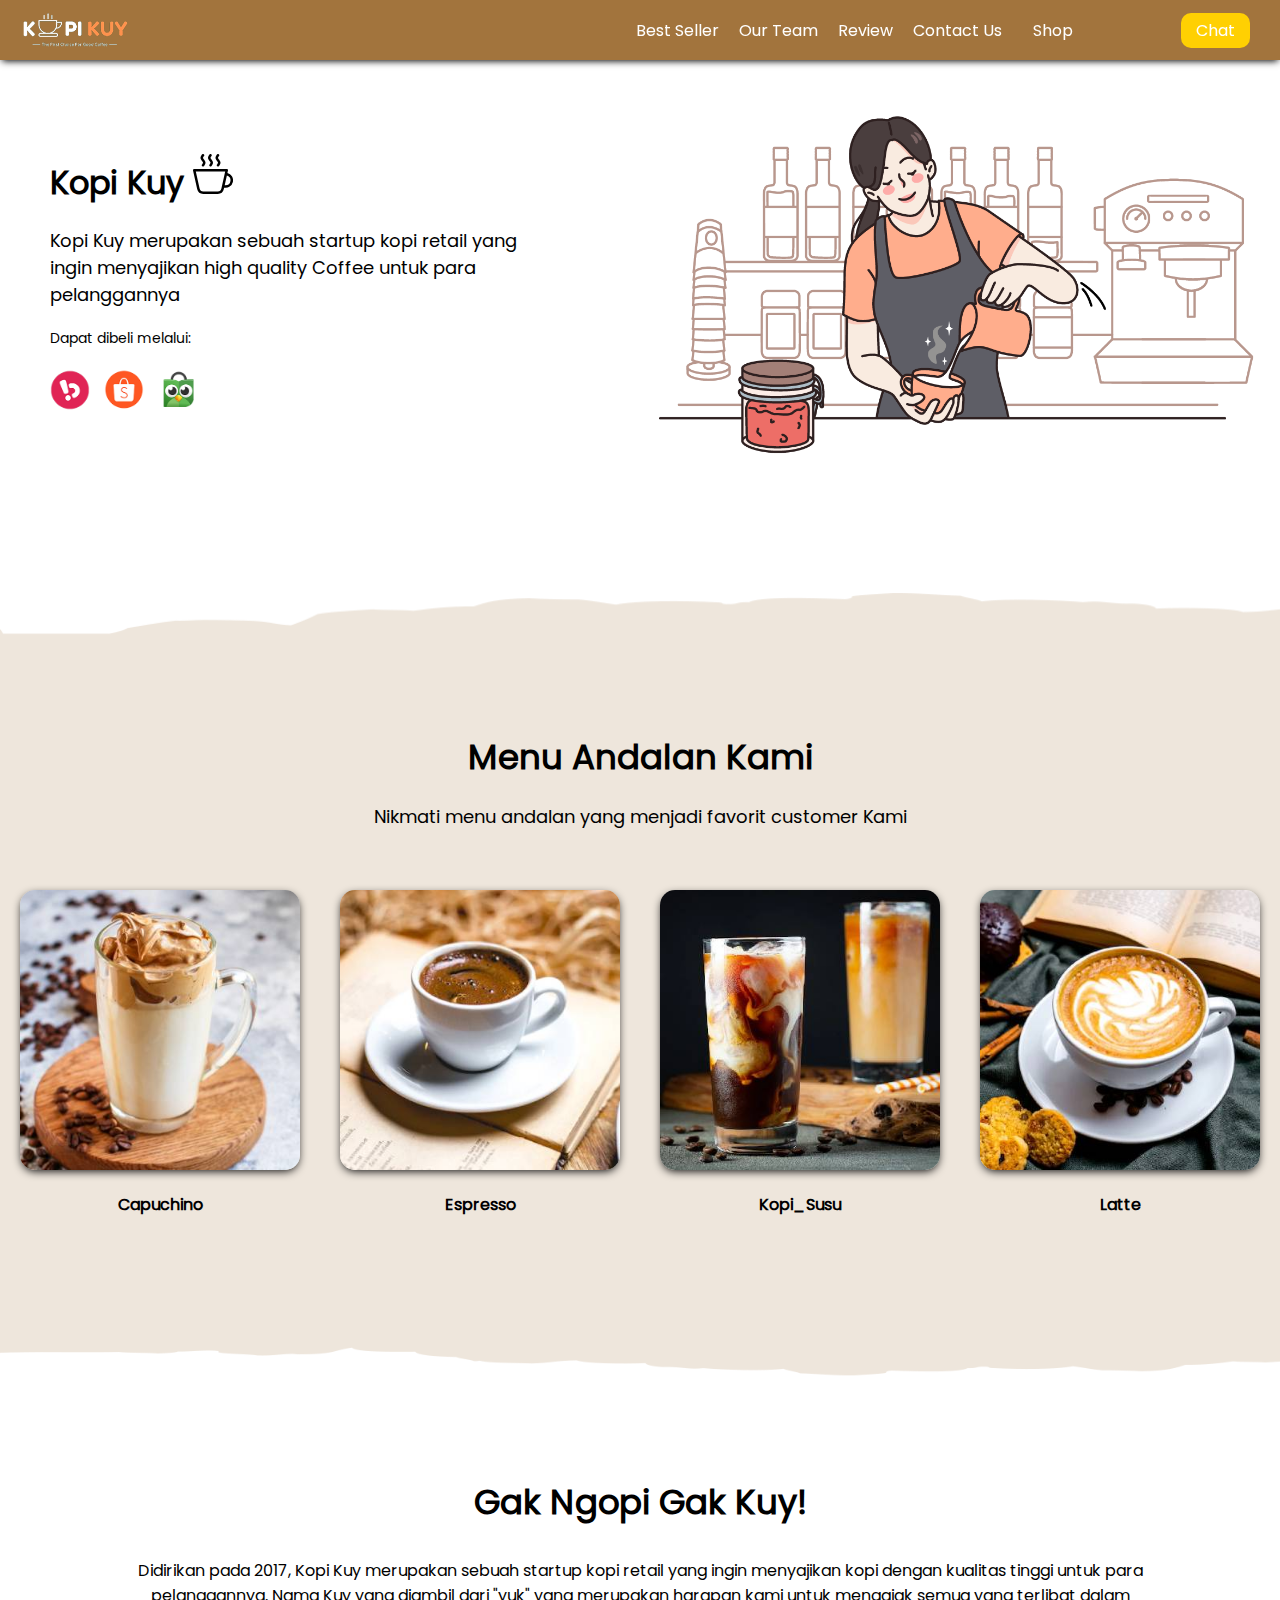
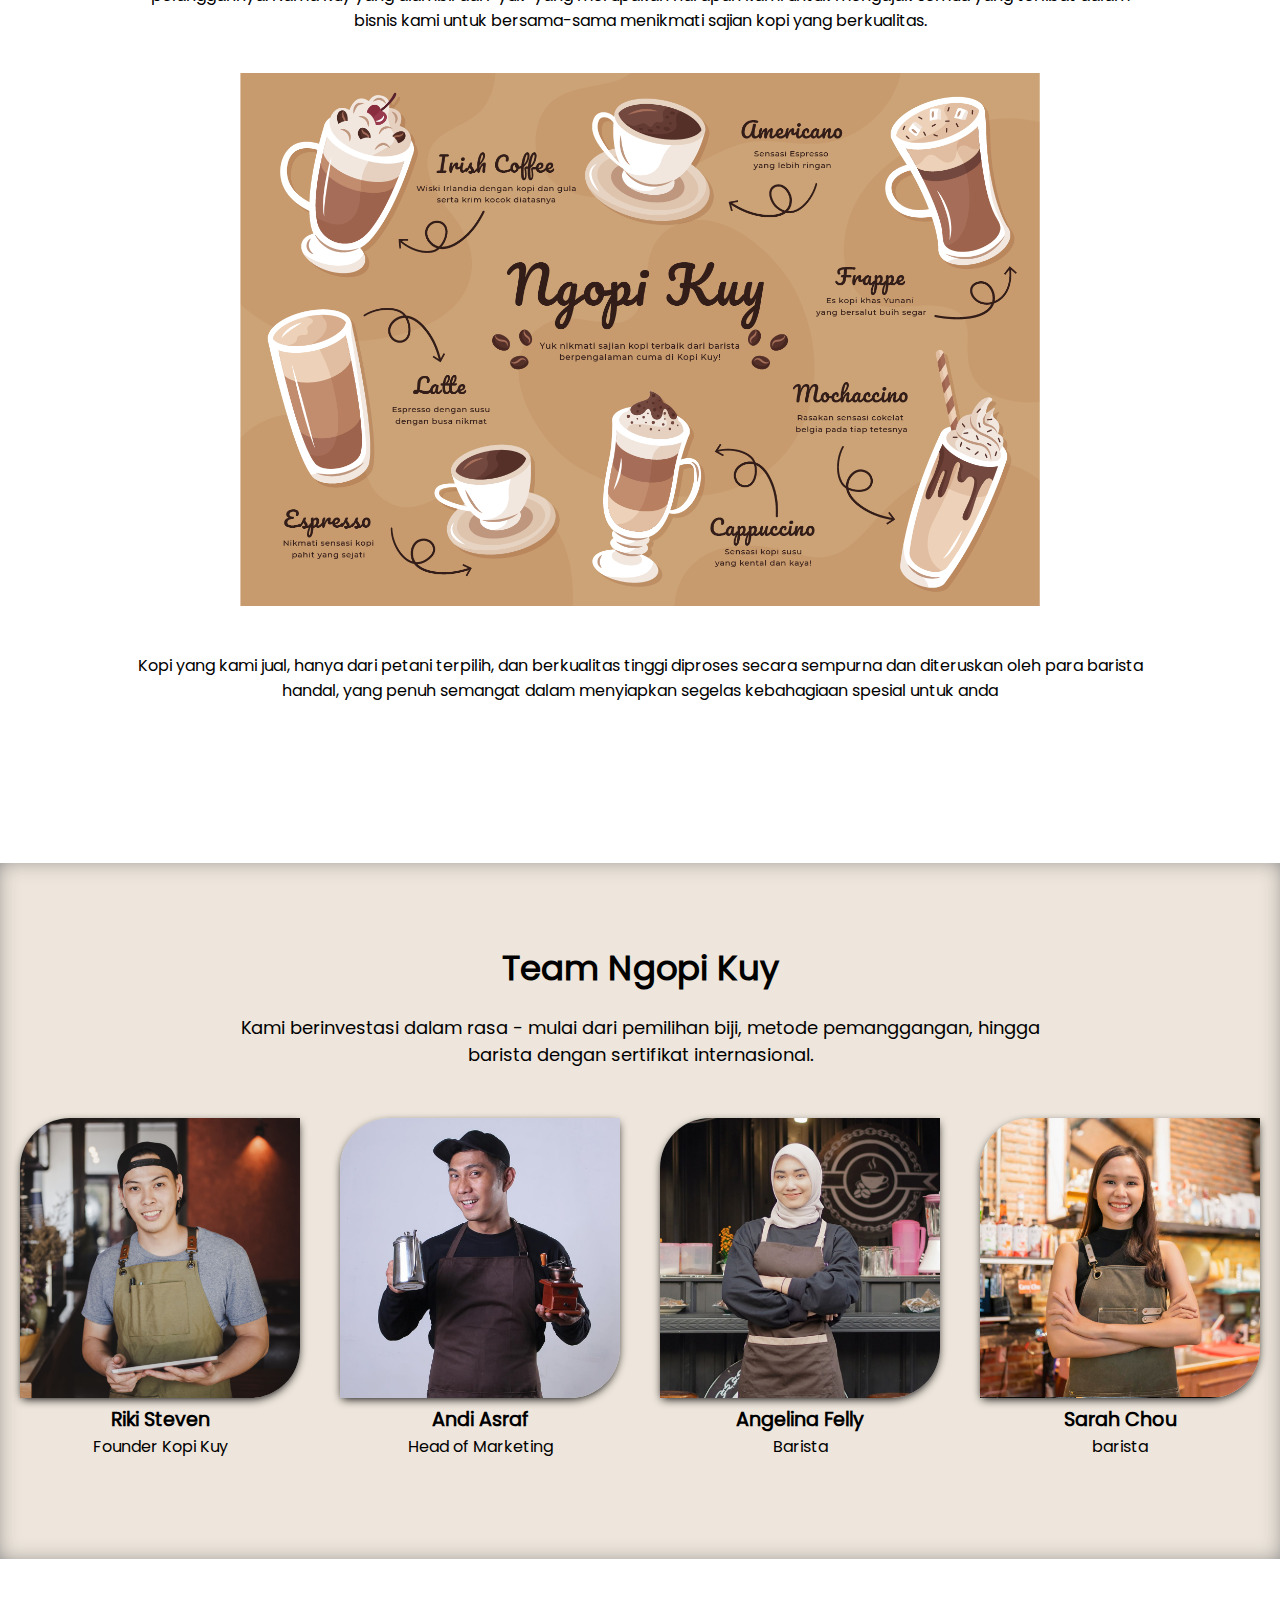
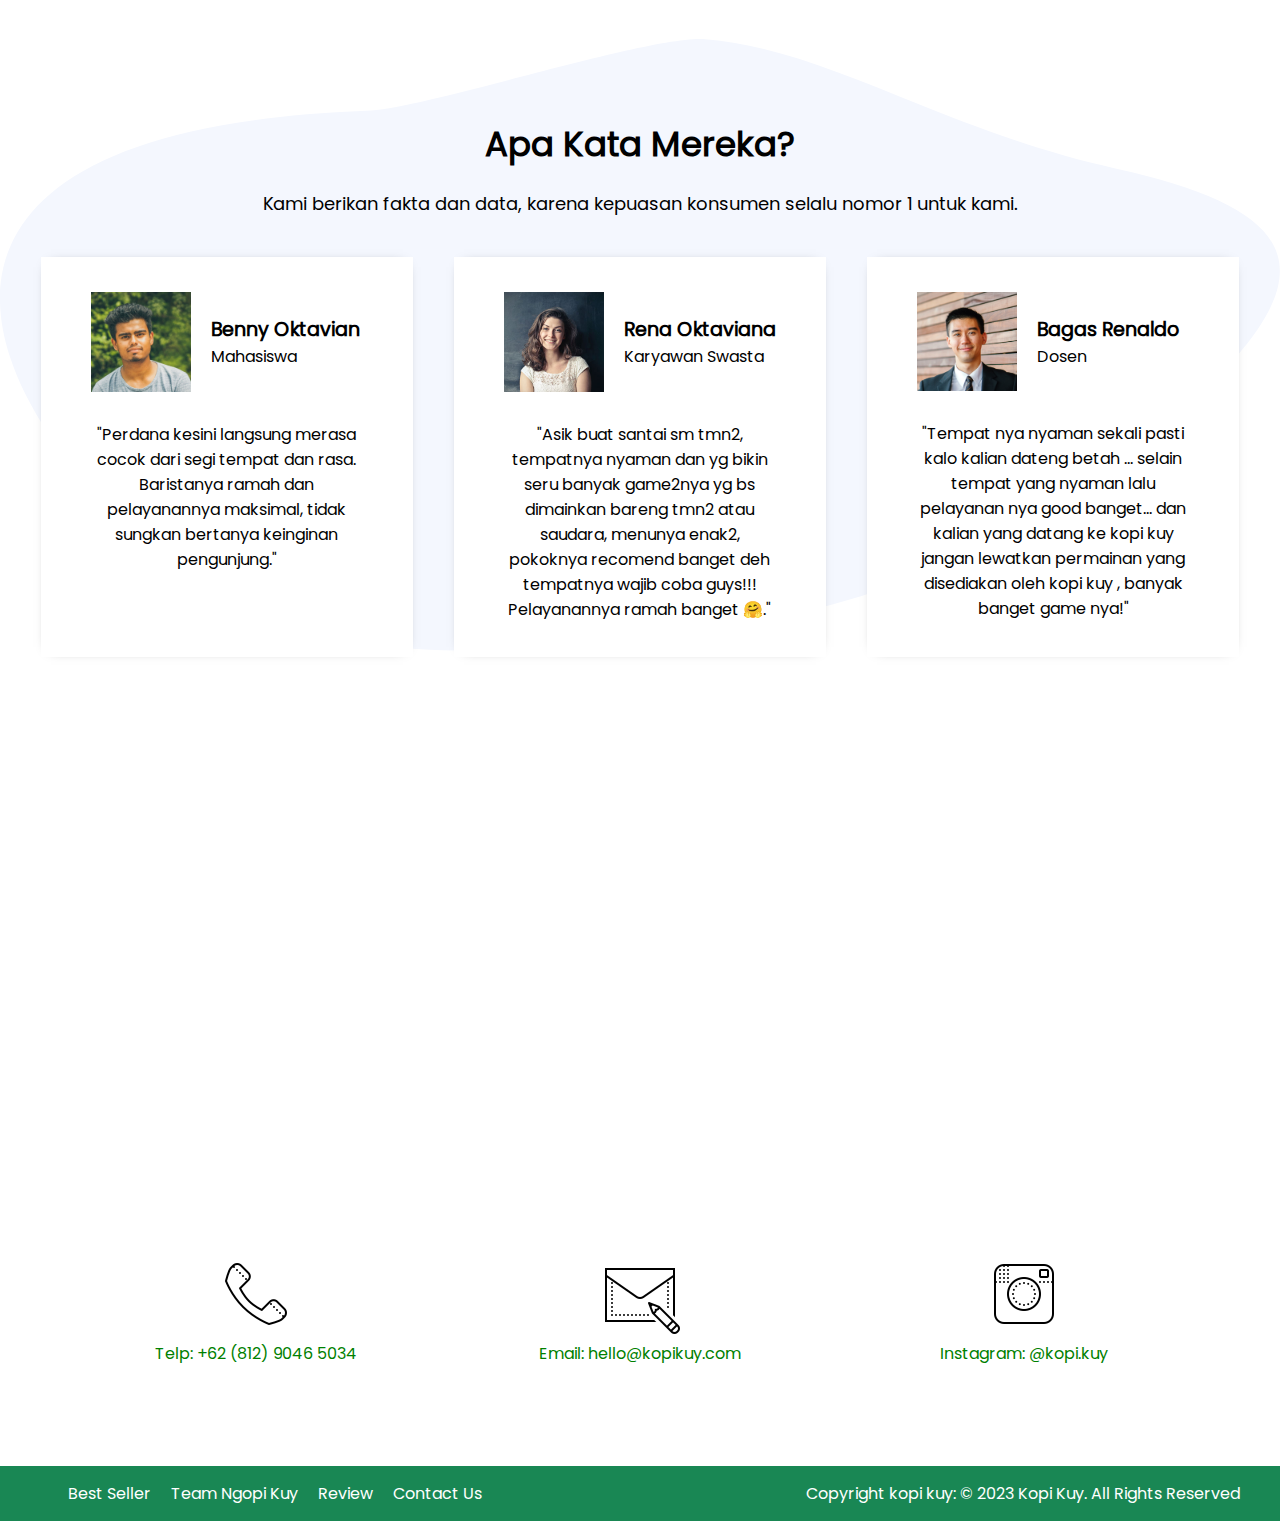
==== index.html @ d0a3fb26 "Add files via upload" ====
<!DOCTYPE html>
<html lang="id">

<head>
    <meta charset="UTF-8">
    <meta http-equiv="X-UA-Compatible" content="IE=edge">
    <meta name="viewport" content="width=device-width, initial-scale=1.0">
    <link rel="shortcut icon" href="images/favicon.ico" type="image/x-icon">
    <title>Website Kopi Kuy</title>
    <link rel="stylesheet" href="css/style.css">
</head>

<body>
    <nav>
        <div class="baris">
            <img class="logo" src="images/logo/logo_kuy.png">
            <div class="navigasi">
                <a href="#best-seller">Best Seller</a>
                <a href="#our-team">Our Team</a>
                <a href="#review">Review</a>
                <a href="#contact-us">Contact Us</a>
            </div>
            <a class="shop" href="produk.html">Shop</a>
            <a class="chat" href="https://wa.me/nomor_hp_anda_pakai_62" target="_blank">Chat</a>
        </div>
    </nav>

    <!--Tulis Kode Di Bawah Sini-->
    <!--Header-->
    <header>
        <div class="baris">

            <div class="col-kiri">
                <h1 class="judul-header">
                    Kopi Kuy <img src="images/icon/icon_kopi.svg" alt="">
                </h1>
                <p class="subjudul-header">
                    Kopi Kuy merupakan sebuah startup kopi retail yang ingin menyajikan
                    high quality Coffee untuk para pelanggannya
                </p>
                <p class="dapat-dibeli">
                    Dapat dibeli melalui:
                </p>
                <div class="olshop">
                    <img src="images/logo/logo_bukalapak.png" alt="">
                    <img src="images/logo/logo_shopee.png" alt="">
                    <img src="images/logo/logo_tokopedia.png" alt="">
                </div>

            </div>

            <img src="images/header/header1.png" alt="" class="col-kanan">

        </div>
    </header>

    <!--Best Seller-->
    <section class="best-seller" id="best-seller">
        <h2 class="judul-best-seller">Menu Andalan Kami</h2>
        <p class="subjudul-best-seller">Nikmati menu andalan yang menjadi favorit customer Kami</p>
        <div class="baris">
            <div class="col-produk">
                <img src="images/produk/product_capuchino.jpg" alt="">
                <p class="nama-produk">Capuchino</p>
            </div>
            <div class="col-produk">
                <img src="images/produk/product_espresso.jpg" alt="">
                <p class="nama-produk">Espresso</p>
            </div>
            <div class="col-produk">
                <img src="images/produk/product_kopi_susu.jpg" alt="">
                <p class="nama-produk">Kopi_Susu</p>
            </div>
            <div class="col-produk">
                <img src="images/produk/product_latte.jpg" alt="">
                <p class="nama-produk">Latte</p>
            </div>
        </div>
    </section>

    <!--About Us-->
    <section class="about-us" id="about-us">
        <h2 class="judul-about-us">Gak Ngopi Gak Kuy!</h2>
        <p class="tentang-about-us">Didirikan pada 2017, Kopi Kuy merupakan sebuah startup kopi retail
            yang ingin menyajikan kopi dengan kualitas tinggi untuk para pelanggannya.
            Nama Kuy yang diambil dari "yuk" yang merupakan harapan kami untuk mengajak semua
            yang terlibat dalam bisnis kami untuk bersama-sama menikmati sajian kopi yang berkualitas.</p>
        <img src="images/aset_kopi_jumbo.png" alt="">
        <p class="penjelasan-about-us">Kopi yang kami jual, hanya dari petani terpilih, dan berkualitas tinggi diproses
            secara sempurna dan diteruskan oleh para barista handal, yang penuh semangat
            dalam menyiapkan segelas kebahagiaan spesial untuk anda</p>
    </section>

    <!--Our Team-->
    <section class="our-team" id="out-team">
        <h2 class="judul-team">Team Ngopi Kuy</h2>
        <p class="subjudul-team">Kami berinvestasi dalam rasa - mulai dari pemilihan biji, metode pemanggangan,
            hingga barista dengan sertifikat internasional.</p>
        <div class="baris">
            <div class="col-team">
                <img src="images/team/team1.jpg" alt="">
                <h3>Riki Steven</h3>
                <p>Founder Kopi Kuy</p>
            </div>
            <div class="col-team">
                <img src="images/team/team2.jpg" alt="">
                <h3>Andi Asraf</h3>
                <p>Head of Marketing</p>
            </div>
            <div class="col-team">
                <img src="images/team/team3.jpg" alt="">
                <h3>Angelina Felly</h3>
                <p>Barista</p>
            </div>
            <div class="col-team">
                <img src="images/team/team4.jpg" alt="">
                <h3>Sarah Chou</h3>
                <p>barista</p>
            </div>
        </div>
    </section>

    <!--Review-->
    <section class="review" id="review">
        <h2 class="judul-review">Apa Kata Mereka?</h2>
        <p class="subjudul-review">Kami berikan fakta dan data, karena kepuasan konsumen selalu nomor 1 untuk kami.</p>
        <div class="baris">
            <div class="col-review">
                <div class="profile">
                    <img src="images/customer/customer1.jpg" alt="">
                    <div class="nama-profile">
                        <h3>Benny Oktavian</h3>
                        <p>Mahasiswa</p>
                    </div>
                </div>
                <p class="testimoni">"Perdana kesini langsung merasa cocok dari segi tempat dan rasa.
                    Baristanya ramah dan pelayanannya maksimal, tidak sungkan bertanya keinginan pengunjung."
                </p>
            </div>
            <div class="col-review">
                <div class="profile">
                    <img src="images/customer/customer2.jpg" alt="">
                    <div class="nama-profile">
                        <h3>Rena Oktaviana</h3>
                        <p>Karyawan Swasta</p>
                    </div>
                </div>
                <p class="testimoni">"Asik buat santai sm tmn2, tempatnya nyaman dan yg bikin seru banyak
                    game2nya
                    yg bs dimainkan bareng tmn2 atau saudara, menunya enak2, pokoknya recomend
                    banget deh tempatnya wajib coba guys!!! Pelayanannya ramah banget 🤗."
                </p>
            </div>
            <div class="col-review">
                <div class="profile">
                    <img src="images/customer/customer3.jpg" alt="">
                    <div class="nama-profile">
                        <h3>Bagas Renaldo</h3>
                        <p>Dosen</p>
                    </div>
                </div>
                <p class="testimoni"> "Tempat nya nyaman sekali pasti kalo kalian dateng betah ...
                    selain tempat yang nyaman lalu pelayanan nya good banget...
                    dan kalian yang datang ke kopi kuy jangan lewatkan permainan yang disediakan
                    oleh kopi kuy , banyak banget game nya!"
                </p>
            </div>
        </div>
    </section>

    <!--Contact Us-->
    <section class="contact-us" id="contact-us">
        <iframe
            src="https://www.google.com/maps/embed?pb=!1m14!1m8!1m3!1d7932.741866032694!2d106.668581!3d-6.214715!3m2!1i1024!2i768!4f13.1!3m3!1m2!1s0x2e69f9912c7f297b%3A0xe5a3a671dae861ab!2sKopi%20kuy!5e0!3m2!1sid!2sid!4v1680617229460!5m2!1sid!2sid"
            width="100%" height="300" style="border:0;" allowfullscreen="" loading="lazy"
            referrerpolicy="no-referrer-when-downgrade"></iframe>
        <div class="baris">
            <div class="col-kontak">
                <img src="images/icon/icon_phone.png" alt="">
                <p>Telp: +62 (812) 9046 5034</p>
            </div>
            <div class="col-kontak">
                <img src="images/icon/icon_mail.png" alt="">
                <p>Email: hello@kopikuy.com</p>
            </div>
            <div class="col-kontak">
                <img src="images/icon/icon_instagram.png" alt="">
                <p>Instagram: @kopi.kuy</p>
            </div>
        </div>
    </section>
    <!--Footer-->
</body>
<footer>
    <div class="baris">
        <div class="navigasi">
            <a href="">Best Seller</a>
            <a href="">Team Ngopi Kuy</a>
            <a href="">Review</a>
            <a href="">Contact Us</a>
        </div>
        <p class="copyright">Copyright kopi kuy: © 2023 Kopi Kuy. All Rights Reserved</p>
    </div>
</footer>

</html>
---- css/style.css ----
/* Pengaturan Global */

/* Mendaftarkan font ke dalam CSS, dan memberi nama family */
@font-face {
   font-family: 'Poppins';
   src: url(../fonts/poppins.woff2);
}

* {
   box-sizing: border-box;
   margin: 0;
   padding: 0;
}

html {
   /* agar scroll ketika klik pada navigasi menjadi halus */
   scroll-behavior: smooth;
}

body {
   /* mendaftarkan semua teks pada body menjadi family Poppins */
   font-family: 'Poppins';
}

a {
   /* menghilangkan garis bawah pada link */
   text-decoration: none;

   /* menghilangkan warna bawaan pada link */
   color: unset;
}

h2 {
   /* mengatur ukuran huruf ke 34 pixel */
   font-size: 34px;
}

h3 {
   /* mengatur ukuran huruf ke 1.2rem */
   font-size: 1.2rem;
}

h1,
h2,
h3 {
   /* mengatur tebal huruf */
   font-weight: bold;
}

img {
   /* 
      mengatur agar semua elemen img memiliki panjang maksimal 100% agar
      tidak besar gambar tidak melebihi layar ataupun pembungkus
   */
   max-width: 100%;
}

/* Navigasi */

nav {
   /* background-color mengatur warna latar belakang */
   background-color: rgb(142, 147, 6);

   /* penulisan 2 background-color seperti ini akan mengabaikan penulisan sebelumnya */
   background-color: #8c5410cf;

   /* box-shadow membuat efek bayangan */
   box-shadow: 0 3px 7px -2px #000;

   /* width mengatur panjang elemen */
   width: 100%;
   padding-top: 10px;
   padding-bottom: 10px;

   /* position mengatur posisi elemen, static untuk biasa, fixed untuk efek menempel */
   position: fixed;

   /* Nilai z-index semakin besar, maka elemen akan semakin di depan */
   z-index: 500;
}

/* 
   PERHATIKAN bahwa dalam mengatur elemen, nama elemen langsung ditulis
   sedangkan untuk mengatur class, dibutuhkan tanda titik (.) terlebih dulu
   img {} berarti elemen dengan tag img, 
   sedangkan .img artinya elemen dengan kelas img   
*/

.baris {
   /* 
      display: flex memiliki pengaturan yang dapat mengatur agar elemen
      di dalamnya memiliki ukuran yang fleksibel
   */
   display: flex;

   /* 
      align-items: center mengatur elemen di dalamnya rata tengah vertikal
   */
   align-items: center;

   /* 
      justify-content: center mengatur elemen di dalamnya rata tengah horizontal
   */
   justify-content: center;

   /* 
      flex-wrap: wrap mengatur agar jika panjang elemen berlebih, maka elemen
      akan otomatis diletakan di baris baru
   */
   flex-wrap: wrap;
}

section {
   /* text-align mengatur rata tulisan, bisa bernilai: left, right, center, justify */
   text-align: center;
}

.logo {
   /* height mengatur tinggi elemen */
   height: 40px;
   margin-left: 20px;
}

.navigasi {
   margin-left: auto;
   margin-right: 15px;
}

.navigasi a,
.shop {
   color: #fff;
   padding-left: 8px;
   padding-right: 8px;
}

.shop {
   margin-right: 100px;
}

.chat {
   margin-right: 30px;
   background-color: rgb(255, 208, 2);
   color: #fff;
   padding-top: 5px;
   padding-right: 15px;
   padding-bottom: 5px;
   padding-left: 15px;
   border-radius: 10px;
}


/* HEADER */


header,
section {
   /*
    padding mengatur jarak ke dalam
    pada padding dan margin ditambahkan top / right / bottom / top 
    untuk mengatur jarak masing-masing 
   */
   padding-top: 80px;
   padding-bottom: 80px;

   /* margin mengatur jarak ke luar */
   margin-bottom: 80px;
}

/* penulisan CSS dapat digabung dengan beberapa elemen */
.col-kiri,
.col-kanan {
   /* width mengatur panjang elemen. 50% artinya setengah ukuran pembungkus */
   width: 50%;
}

.col-kiri {
   padding-left: 50px;
   padding-right: 120px;
}

.judul-header {
   margin-bottom: 20px;
}

.subjudul-header {
   /* font-size digunakan untuk mengatur ukuran huruf */
   font-size: 18px;
}

.dapat-dibeli {
   margin-top: 20px;
   margin-bottom: 20px;
   font-size: 14px;
}

.olshop img {
   width: 40px;

   /* height digunakan untuk mengatur tinggi elemen */
   height: auto;
   margin-right: 10px;
}

/* Best Seller */

.best-seller {
   position: relative;

   /* background-color mengatur warna latar belakang elemen */
   background-color: #EEE6DC;
}

/* 
terkait position, after, dan before memerlukan pemahaman mendalam
terkait layout pada CSS untuk dapat memahami secara penuh 
*/

.best-seller::before,
.best-seller::after {
   position: absolute;
   content: "";
   width: 100%;
   height: 76px;

   /* background-image untuk menambahkan gambar sebagai background */
   background-image: url(../images/garis-atas.png);

   /*background-size agar gambar latar menyesuaikan tinggi / panjang elemen */
   background-size: cover;

   top: -60px;
   left: 0;
}

.best-seller::after {
   height: 60px;
   background-image: url(../images/garis-bawah.png);
   top: unset;
   bottom: -60px;
}

.judul-best-seller {
   margin-bottom: 20px;
}

.subjudul-best-seller {
   font-size: 18px;
   margin-bottom: 40px;
}

.col-produk {
   /* 
      Penulisan padding dan margin seperti padding:20px ini penulisan singkat 
      yang berarti top, right, bottom, left nilainya sama, yaitu 20px 
   */
   padding: 20px;
   width: 25%;
}

.col-produk img {
   /* transition membuat animasi transisi dari perubahan style, 0.3s berarti 0.3 detik */
   transition: all 0.3s ease;

   /* border-radius  Membuat sudut membulat */
   border-radius: 15px;

   /* box-shadow membuat efek bayangan */
   box-shadow: 0 3px 10px -2px #000;
}

/* :hover akan dijalankan saat mouse ada di atas elemen */
.col-produk img:hover {

   /* membuat transformasi, bisa berupa scale(1.05), rotate(180deg), translateY(-50px), dsb */
   transform: scale(0.9);
   border-radius: 50%;
}

.nama-produk {
   margin-top: 15px;
   font-weight: bold;
}

/* About US */

.about-us {
   /* max-width: 80%; mengatur panjang maksimal elemen tidak boleh melebihi 80% layar */
   max-width: 80%;

   /* margin-left dan margin-right auto akan membuat posisi elemen berada di tengah */
   margin-left: auto;
   margin-right: auto;
}

.judul-about-us {
   margin-bottom: 30px;
}

/* 
   penulisan .about-us img {} berarti mengatur elemen img 
   yang ada di dalam elemen dengan kelas about-us 
   harap perhatikan .about-us dan image dipisahkan spasi
   penulisan class diawali titik (.) penulisan elemen tidak
*/
.about-us img {
   /* 
      Penulisan width: 800px dan max-width: 100% mengatur agar
      elemen memiliki panjang 800px namun tidak boleh melebihi 100% ukuran layar
   */
   width: 800px;
   max-width: 100%;
}

.tentang-about-us {
   margin-bottom: 40px;
}

.penjelasan-about-us {
   margin-top: 40px;
}

/* OUR TEAM */

.our-team {
   background-color: #EEE6DC;
   box-shadow: inset 0px 0px 23px -6px #707070;
}

.judul-team {
   margin-bottom: 20px;
}

.subjudul-team {
   margin-bottom: 30px;
   font-size: 18px;
   width: 800px;
   max-width: 90%;
   margin-left: auto;
   margin-right: auto;
}

.col-team {
   width: 25%;
   padding: 20px;
}

.col-team img {
   box-shadow: 0 3px 10px -2px #000;
   border-radius: 50px 0px 50px 0px;
}


/* REVIEW */

.review {
   background-image: url(../images/bg-review.svg);
   /* 
      background-size: contain;
      membuat gambar latar belakang tidak terpotong
   */
   background-size: contain;

   /* 
      background-repeat: no-repeat;
      membuat gambar latar belakang tidak diulang (duplikat)
   */
   background-repeat: no-repeat;
   padding-left: 20px;
   padding-right: 20px;
}

.judul-review {
   margin-bottom: 20px;
}

.subjudul-review {
   margin-bottom: 40px;
   font-size: 18px;
}

.review .baris {
   justify-content: space-around;
   /* align-items: stretch; membuat tinggi elemen di dalam .review .baris seragam */
   align-items: stretch;
}

.col-review {
   width: 30%;
   padding: 35px 50px;
   box-shadow: 0px 0px 12px -10px #000;
   background-color: #fff;
}

.profile {
   display: flex;
   margin-bottom: 30px;
   align-items: center;
}

/* mengatur elemen img yang ada di dalam class(.) profile */
.profile img {
   width: 100px;
   margin-right: 20px;
}

.profile .nama-profile {
   text-align: left;
}

/* CONTACT US */
.contact-us {
   margin-bottom: 20px;
}

.col-kontak {
   width: 30%;
   margin-top: 50px;
   /* color mengatur warna tulisan */
   color: green;
}

/* FOOTER */

footer {
   background-color: #198754;
   padding-top: 15px;
   padding-bottom: 15px;
   color: #fff;
   padding-right: 40px;
   padding-left: 40px;
}

footer .navigasi {
   margin-left: 20px;
   margin-right: auto;
}

/* UNTUK RESPONSIF DI BAWAH */

@media (max-width:600px) {

   .navigasi {
      display: none;
   }

   .shop {
      margin-right: 20px;
   }

   .logo {
      margin-right: auto;
   }

   .col-kiri {
      width: 100%;
      text-align: center;
      padding: 20px;

   }

   .col-kanan {
      width: 100%;
   }

   .col-produk,
   .col-team {
      width: 50%;
   }

   .col-review {
      width: 100%;
      margin-bottom: 30px;
   }

   .col-kontak {
      width: 50%;
   }

}
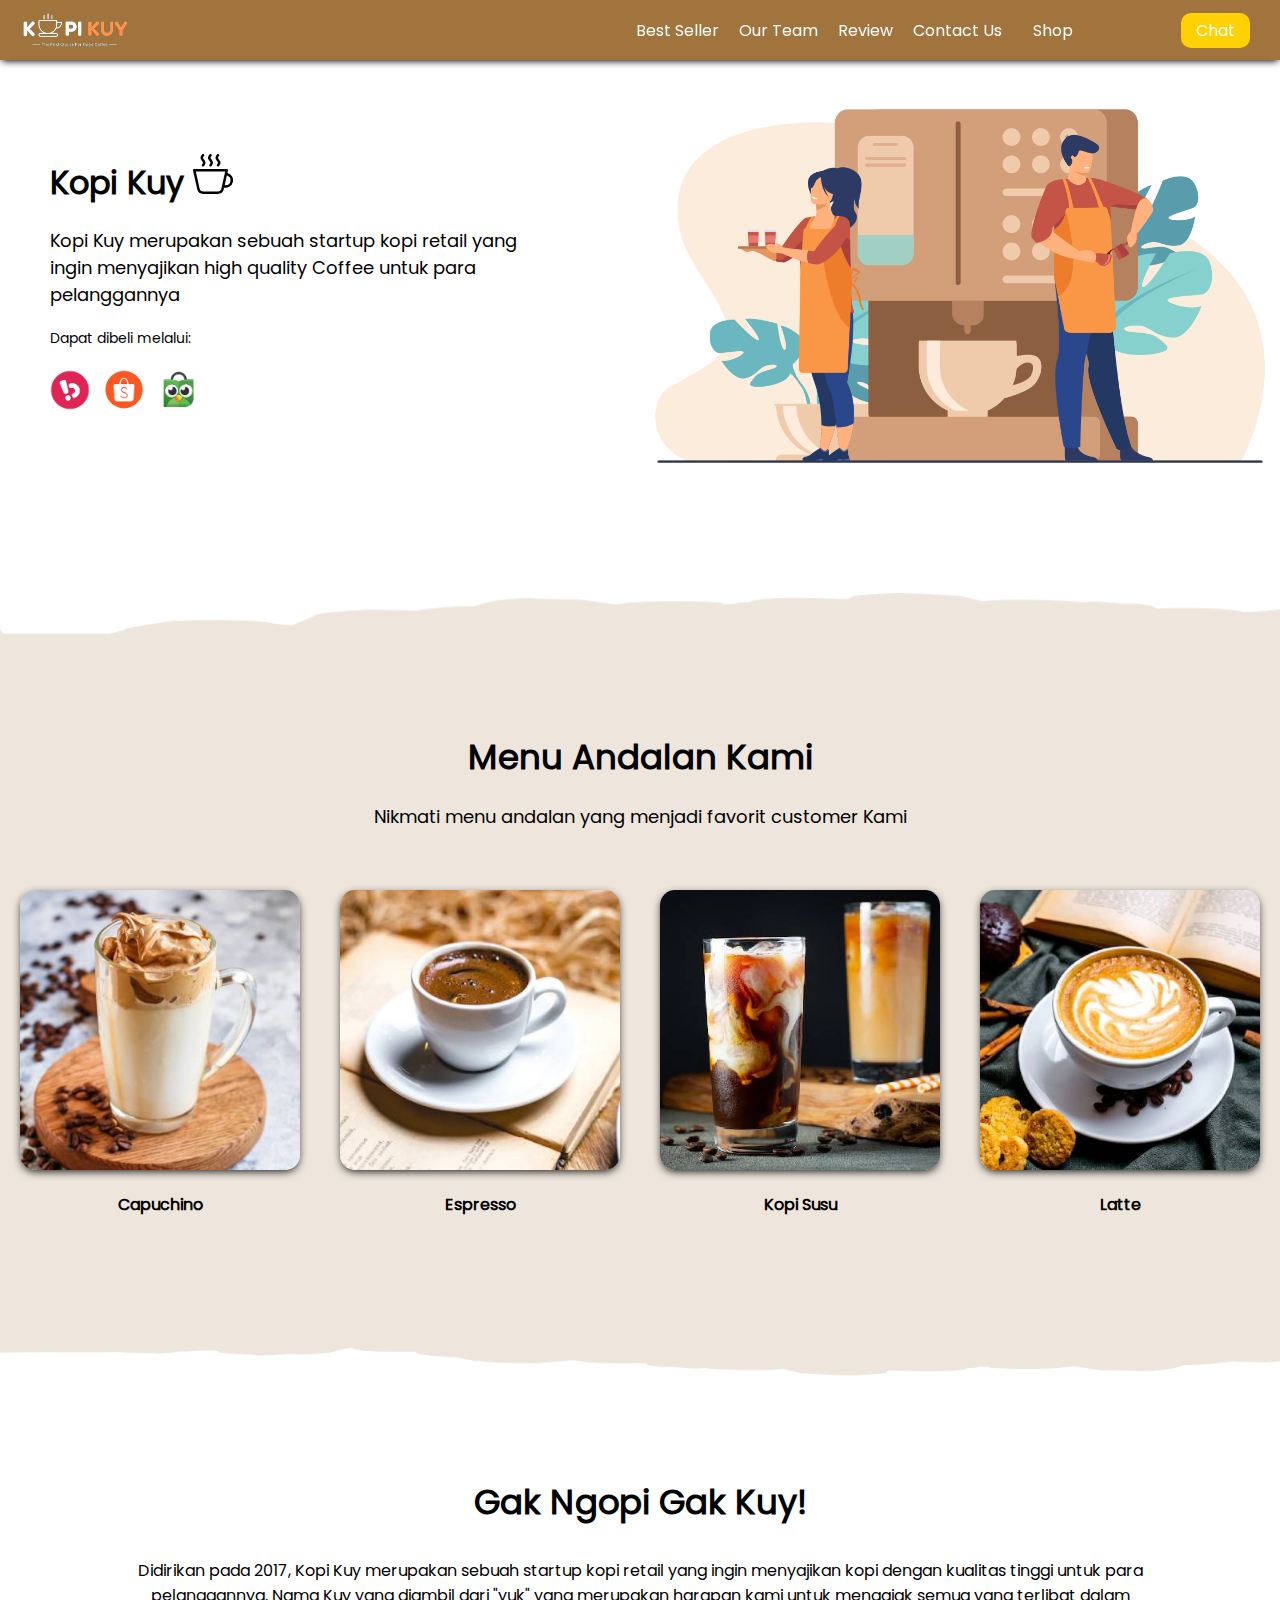
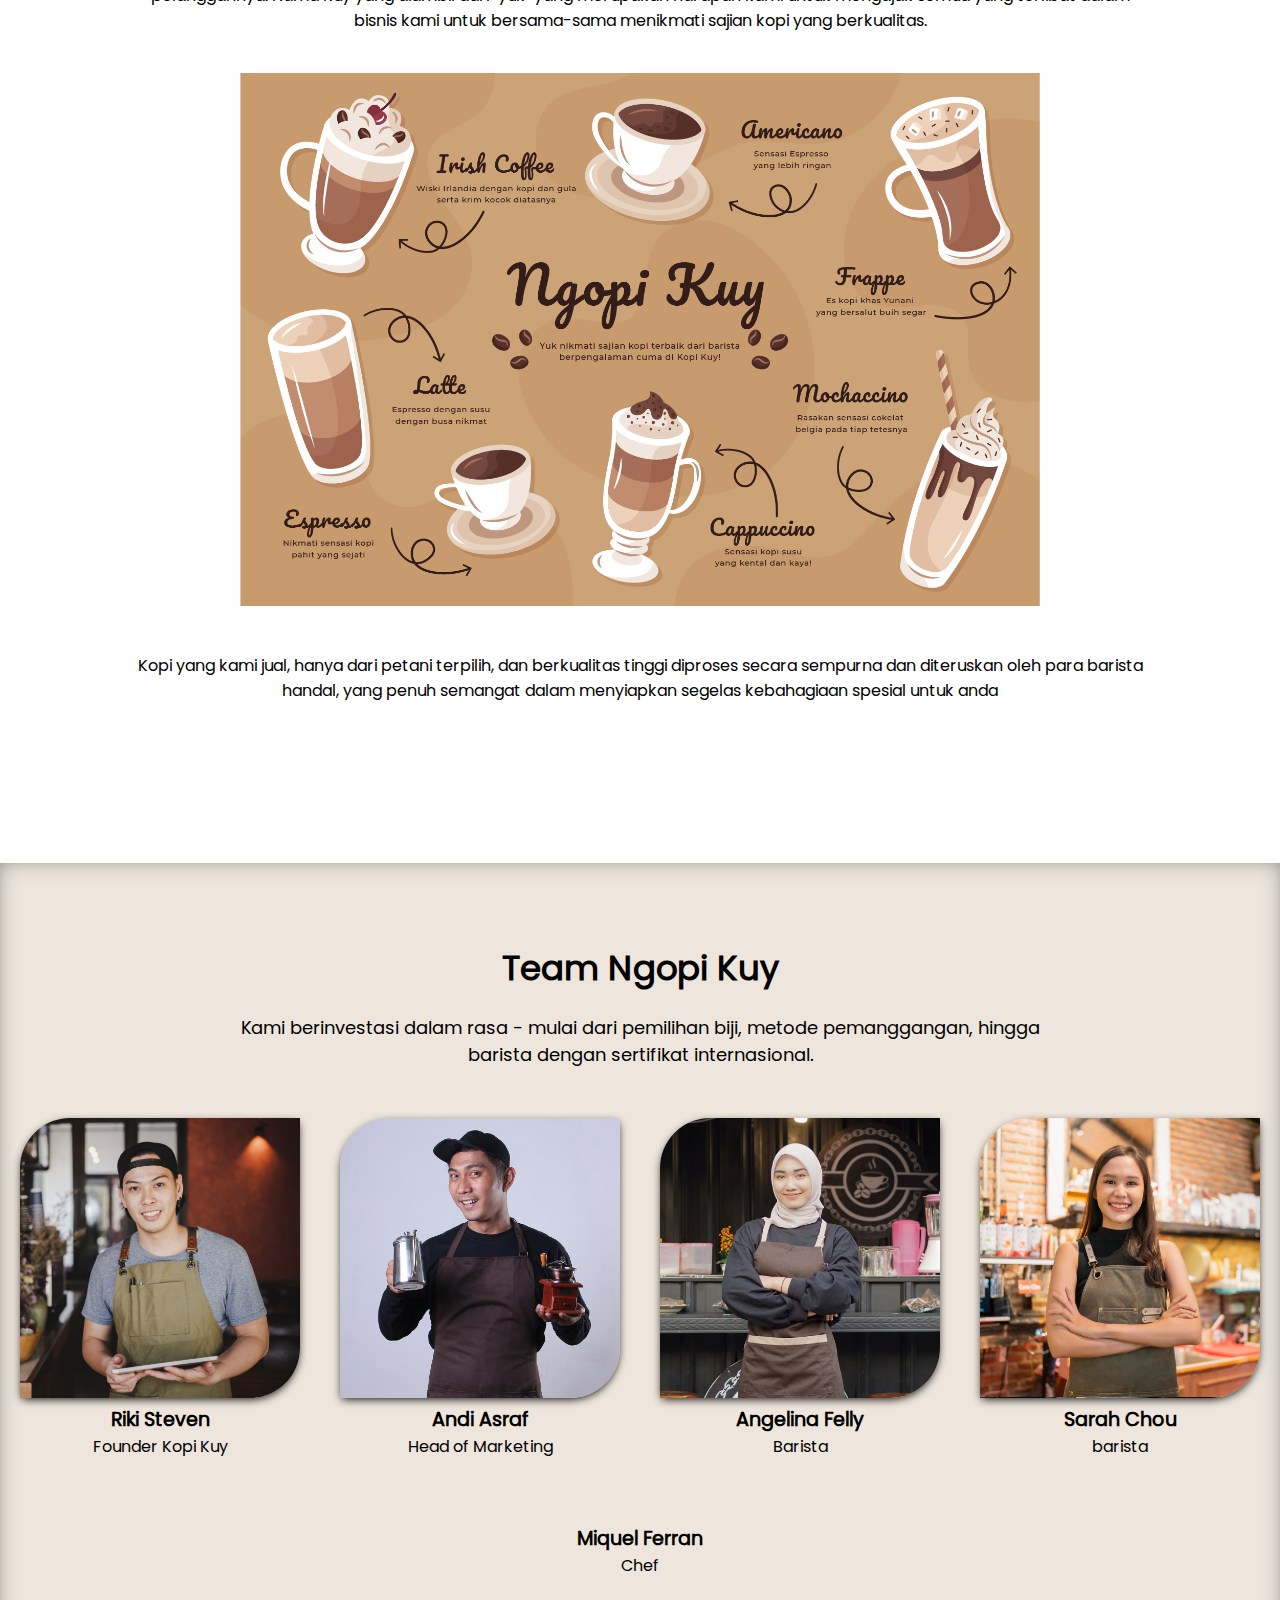
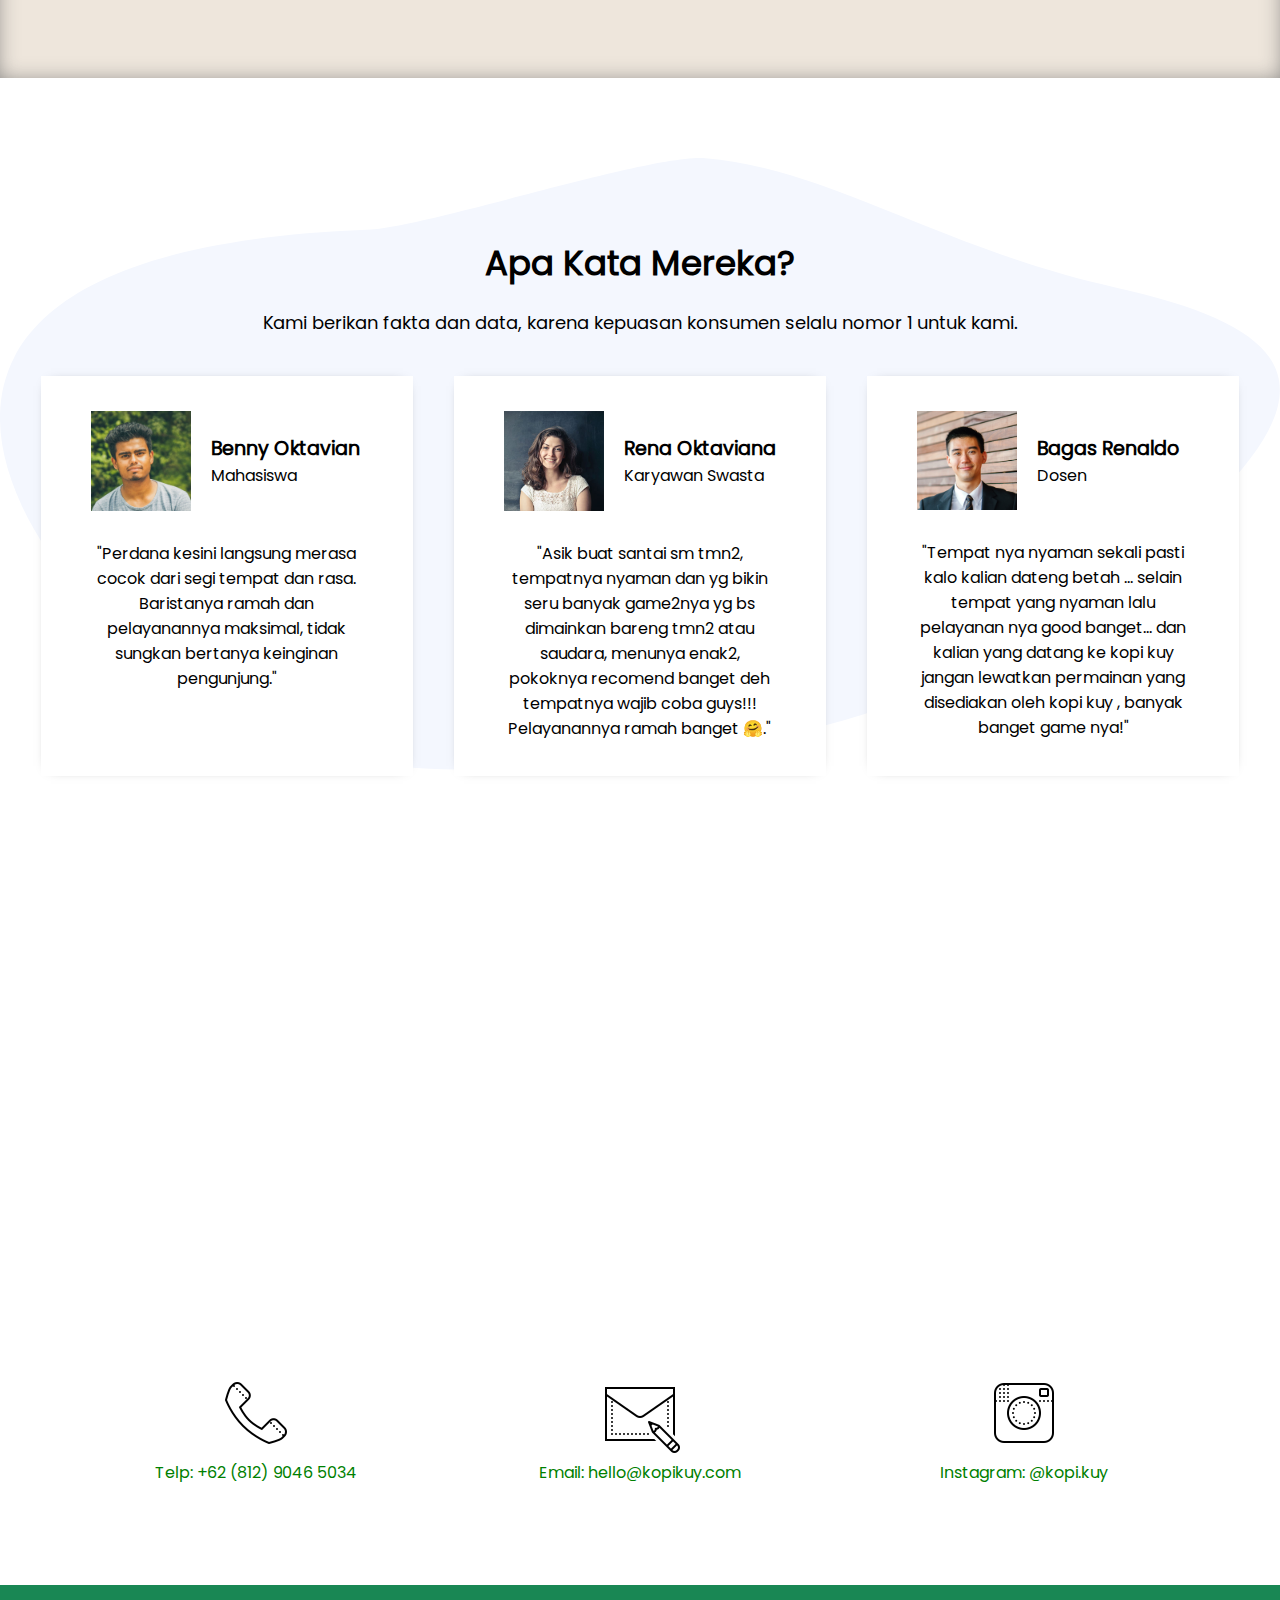
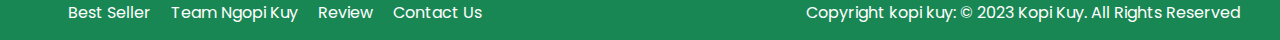
==== commit d72a678b: "Fix" ====
--- a/index.html
+++ b/index.html
@@ -49,7 +49,7 @@
 
             </div>
 
-            <img src="images/header/header1.png" alt="" class="col-kanan">
+            <img src="images/header/header4.png" alt="" class="col-kanan">
 
         </div>
     </header>
@@ -69,7 +69,7 @@
             </div>
             <div class="col-produk">
                 <img src="images/produk/product_kopi_susu.jpg" alt="">
-                <p class="nama-produk">Kopi_Susu</p>
+                <p class="nama-produk">Kopi Susu</p>
             </div>
             <div class="col-produk">
                 <img src="images/produk/product_latte.jpg" alt="">
@@ -117,6 +117,12 @@
                 <h3>Sarah Chou</h3>
                 <p>barista</p>
             </div>
+            <div class="col-team">
+                <img src="https://images.pexels.com/photos/3814446/pexels-photo-3814446.jpeg?auto=compress&cs=tinysrgb&w=1260&h=750&dpr=1"
+                    alt="">
+                <h3>Miquel Ferran</h3>
+                <p>Chef</p>
+            </div>
         </div>
     </section>
 
--- a/css/style.css
+++ b/css/style.css
@@ -476,4 +476,10 @@
       width: 50%;
    }
 
+}
+
+.card img {
+   height: 250px;
+   object-fit: cover;
+   width: auto;
 }